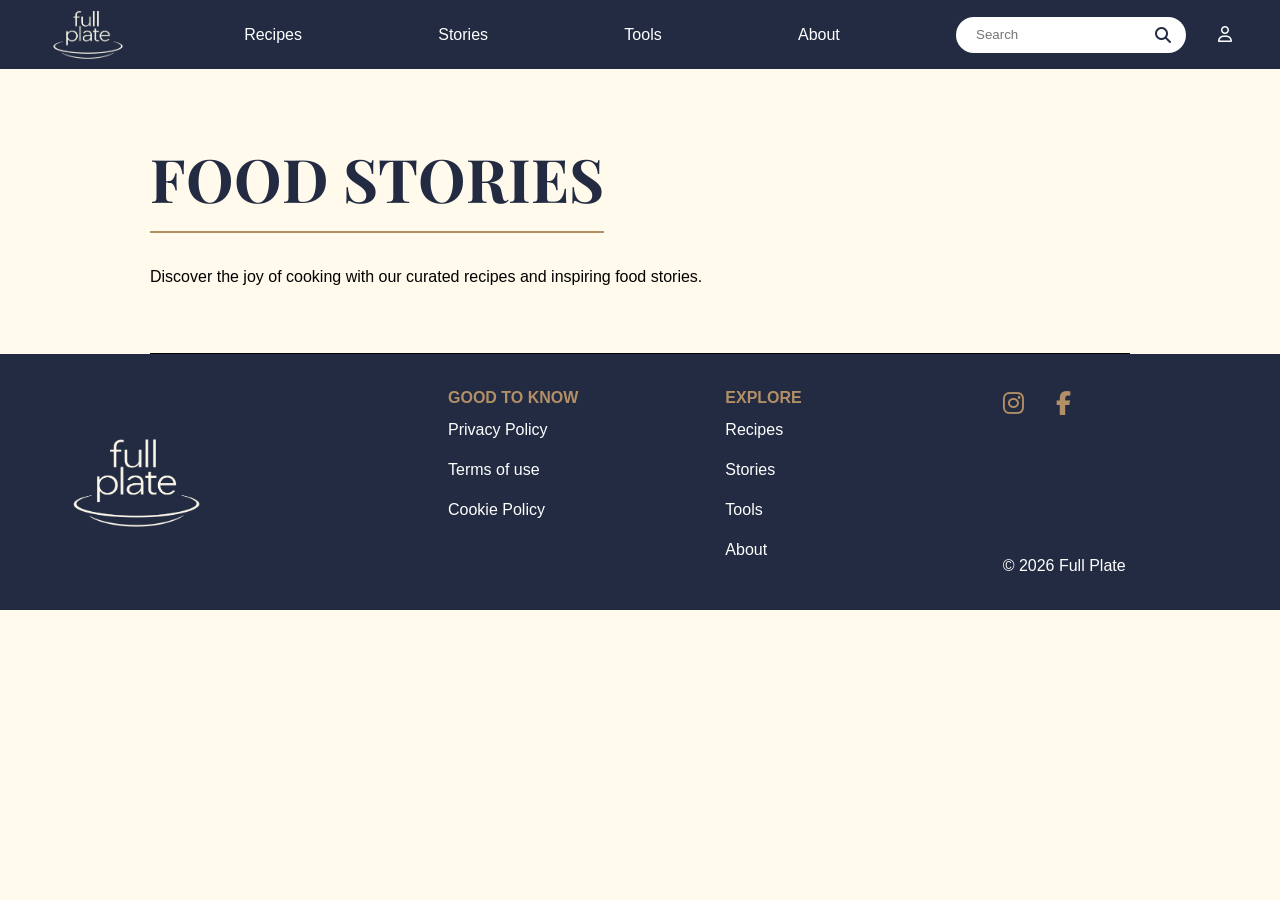
==== food-stories.html @ e89ef9db "Ændring i CSS med start + slut felter, oprettet food-stories.html" ====
<!DOCTYPE html>
<html lang="en">

<head>
	<meta charset="UTF-8">
	<meta name="viewport" content="width=device-width, initial-scale=1.0">
	<link rel="stylesheet" href="./style.css">
	<link rel="stylesheet" href="https://cdnjs.cloudflare.com/ajax/libs/font-awesome/6.7.2/css/all.min.css">
	<script src="./assets/js/app.js" defer></script>
	<title>Full Plate</title>
</head>

<body>

	<header class="header">
		<nav class="nav">

			<!-- Logo -->
			<a href="#" class="logo">
				<img src="./assets/img/fullplate-logo-offwhite.svg" alt="Full Plate logo">
			</a>

			<!-- Navigation -->
			<ul class="nav-links">
				<li class="current-menu-item"><a href="#">Recipes</a></li>
				<li><a href="#">Stories</a></li>
				<li><a href="#">Tools</a></li>
				<li><a href="#">About</a></li>
			</ul>

			<!-- Search + login -->
			<div class="nav-actions">

				<div class="search">
					<input type="search" placeholder="Search">
					<i class="fa-solid fa-magnifying-glass"></i>
				</div>

				<a href="#" class="user-login">
					<i class="fa-regular fa-user"></i>
				</a>

			</div>

		</nav>
	</header>

	<main>

		<article class="hero">
			<div class="hero-text">
				<h1>FOOD STORIES</h1>
				<p>Discover the joy of cooking with our curated recipes and inspiring food stories.</p>
			</div>
		</article>

	</main>


	<footer class="site-footer">

		<div class="footer-content">

			<div class="footer-logo">
				<a href="index.html">
					<img src="./assets/img/fullplate-logo-offwhite.svg" alt="Full Plate Logo">
				</a>
			</div>

			<nav class="footer-column" aria-label="Good to know">
				<h3>GOOD TO KNOW</h3>

				<ul>
					<li><a href="#">Privacy Policy</a></li>
					<li><a href="#">Terms of use</a></li>
					<li><a href="#">Cookie Policy</a></li>
				</ul>
			</nav>

			<nav class="footer-column" aria-label="Explore">
				<h3>EXPLORE</h3>

				<ul>
					<li><a href="#">Recipes</a></li>
					<li><a href="#">Stories</a></li>
					<li><a href="#">Tools</a></li>
					<li><a href="#">About</a></li>
				</ul>
			</nav>

			<div class="footer-right">

				<div class="footer-socials">
					<a href="#" aria-label="Instagram">
						<i class="fa-brands fa-instagram"></i>
					</a>

					<a href="#" aria-label="Facebook">
						<i class="fa-brands fa-facebook-f"></i>
					</a>
				</div>

				<p>&copy; 2026 Full Plate</p>

			</div>

		</div>

	</footer>
</body>

</html>
---- style.css ----
/* Font */
@import url('https://fonts.googleapis.com/css2?family=Playfair+Display:ital,wght@0,400..900;1,400..900&display=swap');

/* General styling */
body {
    padding: 0;
    margin: 0;
    font-family: "Roboto", sans-serif;
    background-color: var(--offWhite);
}

* {
    box-sizing: border-box;
    line-height: 1.5;
    margin: 0;
}

main {
    max-width: 1200px;
    margin: 0 150px;
}

:root {
    --navy: #222B41;
    --offWhite: #FFFAEC;
    --camel: #B38F67;
    --white: #ffff;
    --black: #000000;
    --smallGap: 1rem;
    --mediumGap: 2rem;
    --largeGap: 3rem;
    --largestGap: 4rem;
    --h1Size: 60px;
    --h2Size: 35px;
    --h3Size: 25px;
}

/* Styling af */
.btn {
    display: flex;
    gap: var(--mediumGap);
    border: none;
    background: none;
}

.btn-arrow {
    color: var(--camel);
    text-decoration: none;
    font-weight: 700;
    font-family: "Roboto", sans-serif;
}

/* Hover-effekt og markering af den aktive side i navigationen */
.current-menu-item a,
.current-menu-item a:hover {
    color: var(--camel);
}

/* Tekst styling */

h1 {
    font-size: var(--h1Size);
    margin: var(--largestGap) 0 var(--mediumGap) 0;
    color: var(--navy);
    font-family: "Playfair Display", serif;

    width: fit-content;
    border-bottom: 2px solid var(--camel);
    padding-bottom: 0.5rem;
}

h2 {
    font-size: var(--h2Size);
    margin: var(--largestGap) 0 var(--mediumGap) 0;
    color: var(--navy);
    font-family: "Playfair Display", serif;
}


/* hero start */
.hero {
    border-bottom: 1px solid var(--black);
    padding-bottom: var(--largestGap);
}

/* Blå boks med billede */

.blue-card {
    display: flex;
    width: 100%;
    height: 300px;
    padding-left: var(--largeGap);
    background-color: var(--navy);

    /* så billedet ikke overlapper andet på siden */
    margin-top: var(--largestGap);
}

.blue-card-img {
    width: 50%;
    height: 375px;
    object-fit: cover;

    position: relative;
    top: -37.5px;
    /* Note til os selv - (fordi height på card er 300px og billedet er 375px) */
}

.blue-box {
    width: 100%;
    background-color: var(--navy);
    color: var(--white);
    padding: var(--largeGap);

    display: flex;
    flex-direction: column;
    justify-content: space-between;
}

.blue-box h3 {
    font-size: var(--h3Size);
    margin: 0 0 var(--mediumGap) 0;
}


.blue-box-bottom {
    display: flex;
    justify-content: space-between;
    align-items: center;
}

.btn-arrow.blue-card-link {
    color: var(--white);
    text-decoration: none;
}

.btn-arrow.blue-card-link:hover {
    color: var(--camel);
    transform: translateY(-3px);
    transition: all 0.3s ease;
}

/* Blå boks slutter */

/* Header start */


.header {
    width: 100%;
    background-color: var(--navy);
    padding: 0.5rem var(--largeGap);


    position: sticky;
    top: 0;
    z-index: 1000;

    transition: background-color 0.3s ease;
}

/* når man scroller */

.header.scrolled {
    background-color: rgba(61, 60, 60, 0.15);

}

/* Navigation og ikon bliver camel */
.header.scrolled .nav-links a {
    color: var(--camel);
}

.header.scrolled .user-login {
    color: var(--camel);
}

.header.scrolled .nav-links a:hover {
    color: var(--white);
}

.header.scrolled .user-login:hover {
    color: var(--white);
}

.nav {
    display: flex;
    align-items: center;
    gap: var(--largeGap);
}

.logo img {
    width: 80px;
    display: block;
}

.nav-links {
    display: flex;
    align-items: center;
    justify-content: space-around;
    flex: 1;

    list-style: none;
    margin: 0;
    padding: 0;
}

.nav-links a {
    color: var(--white);
    text-decoration: none;
}

.nav-links a:hover {
    color: var(--camel);
}

.user-login:hover {
    color: var(--camel);
}

.nav-actions {
    display: flex;
    align-items: center;
    gap: var(--mediumGap);
}

.search {
    position: relative;
}

.search input {
    width: 230px;
    padding: 8px 40px 8px 20px;
    border: none;
    border-radius: 30px;
    background-color: var(--white);
    outline: none;
}

.search i {
    position: absolute;
    right: 15px;
    top: 50%;
    transform: translateY(-50%);
    color: var(--navy);
}

.user-login {
    color: var(--white);
    text-decoration: none;
}

/* header slut */
/* Focused Entry Points cards */
.fep-card-container {
    display: grid;
    grid-template-columns: repeat(4, 275px);
    width: 100%;
    max-width: none;
    justify-content: space-between;
    margin-top: var(--largestGap);
}

.fep-card-content {
    position: relative;
    height: 350px;
    background-image: linear-gradient(rgba(0, 0, 0, 0.4)), url("./assets/img/chicken\ in\ a\ pot.jpg");
    background-size: cover;
    background-position: center;
    background-repeat: no-repeat;
    border-radius: 10px;
    overflow: hidden;
    box-shadow: 3px 4px 8px rgba(0, 0, 0, 0.25);
}

.fep-card-text {
    position: absolute;
    left: 20px;
    right: 20px;
    bottom: 30px;
    z-index: 1;
    color: white;
}

.fep-card-text h3 {
    margin: 0 0 5px;
    font-size: larger;
    font-weight: 700;
}

.fep-card-text p {
    margin: 0;
    font-weight: 400;
    font-size: small;
}

/* Recipe cards */
/* Placering af alle recipe cards */
.recipes-cards-container {
    display: grid;
    grid-template-columns: repeat(4, 1fr);
    gap: var(--smallGap);
    width: 100%;
}

/* Det enkelte card */
.recipe-card {
    width: 100%;
}

/* Cardets billede */
.recipe-card-img {
    width: 100%;
    height: 250px;
    background-image:
        linear-gradient(rgba(0, 0, 0, 0.25), rgba(0, 0, 0, 0.25)),
        url("./assets/img/apple_and_blackberry_pie_80942_16x9.jpg");
    background-size: cover;
    background-position: center;
    background-repeat: no-repeat;
}

.recipe-card-text {
    padding: 16px 2px 0;
}

.recipe-card-text>p:first-child {
    margin: 0 0 14px;
    font-weight: 400;
}

.recipe-card-text h3 {
    margin: 0 0 2px;
    line-height: 1.2;
    font-weight: 600;
}

.recipe-card-text>p:nth-of-type(2) {
    min-height: 48px;
    margin: 0 0 16px;
}

.recipe-card-text>div {
    display: flex;
    align-items: center;
    justify-content: space-between;
    gap: var(--smallGap);
    padding-top: 14px;
    border-top: 1px solid var(--black);
}

.recipe-card-text>div p {
    margin: 0;
}

.recipe-card-text>div a {
    color: var(--black);
    font-size: 22px;
    text-decoration: none;
}

/* Recipe filter */
.recipe-filter {
    display: flex;
    align-items: center;
    justify-content: space-between;
    width: 100%;
    padding: 28px 0;
    border-top: 1px solid var(--black);
    border-bottom: 1px solid var(--black);
    margin: var(--largestGap) 0;
}

.recipe-filter-options {
    display: flex;
    align-items: center;
    gap: 80px;
}

.filter-button {
    position: relative;
    display: flex;
    align-items: center;
    gap: var(--smallGap);
    padding: 0 0 12px;
    color: black;
    background: none;
    border: none;
    font-family: inherit;
    font-weight: 600;
    font-size: 16px;
    cursor: pointer;
}

.filter-button i {
    font-size: 16px;
}

.filter-button.active::after {
    content: "";
    position: absolute;
    left: 0;
    bottom: 0;
    width: 45px;
    height: 3px;
    background-color: var(--camel);
}

.recipe-count {
    margin: 0;
    font-weight: 400;
    white-space: nowrap;
    font-size: 16px;
}

/* Footer */
.site-footer {
    background-color: var(--navy);
    color: var(--white);
    padding: 32px 5%;
}

.footer-content {
    display: grid;
    grid-template-columns: 1.5fr 1fr 1fr 1fr;
    gap: var(--largestGap);

    width: 100%;
    max-width: 1400px;
    min-height: 170px;
    margin: 0 auto;
}

.footer-logo {
    display: flex;
    align-items: center;
}

.footer-logo img {
    width: 145px;
    height: auto;
    display: block;
}

.footer-column h3 {
    margin: 0 0 8px;
    color: var(--camel);
    font-size: 16px;
    font-weight: 600;
}

.footer-column ul {
    margin: 0;
    padding: 0;
    list-style: none;
}

.footer-column li {
    margin-bottom: var(--smallGap);
}

.footer-column a {
    color: white;
    text-decoration: none;
}

.footer-column a:hover {
    color: #c79b61;
}

.footer-right {
    display: flex;
    flex-direction: column;
    justify-content: space-between;
}

.footer-socials {
    display: flex;
    gap: var(--mediumGap);
}

.footer-socials a {
    color: var(--camel);
    font-size: 24px;
    text-decoration: none;
}

.footer-socials a:hover {
    color: var(--white);
}

.footer-right p {
    margin: 0;
}

/* ISABELLA START */
/* Food stories start */

/* Food stories slut */
/* ISABELLA SLUT */

/* FREJA START */
/* HP start */

/* HP slut */
/* FREJA SLUT */
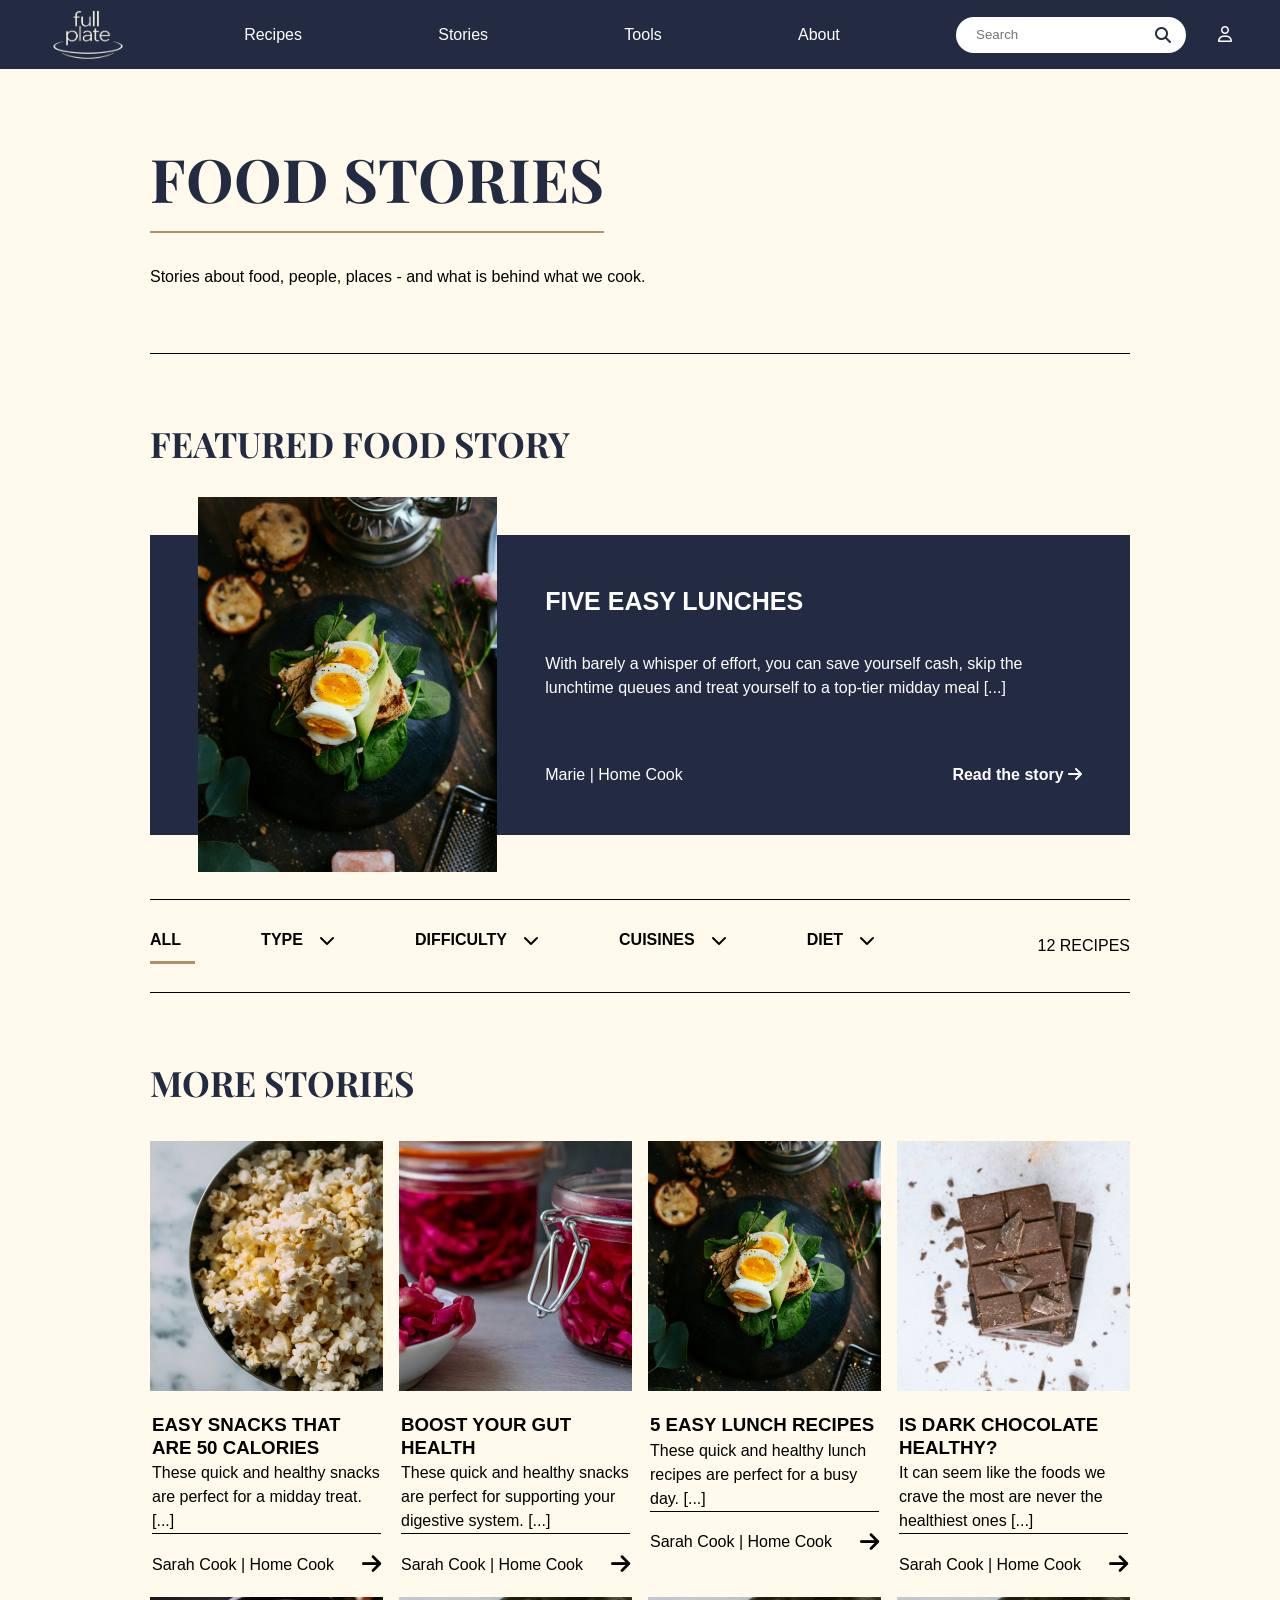
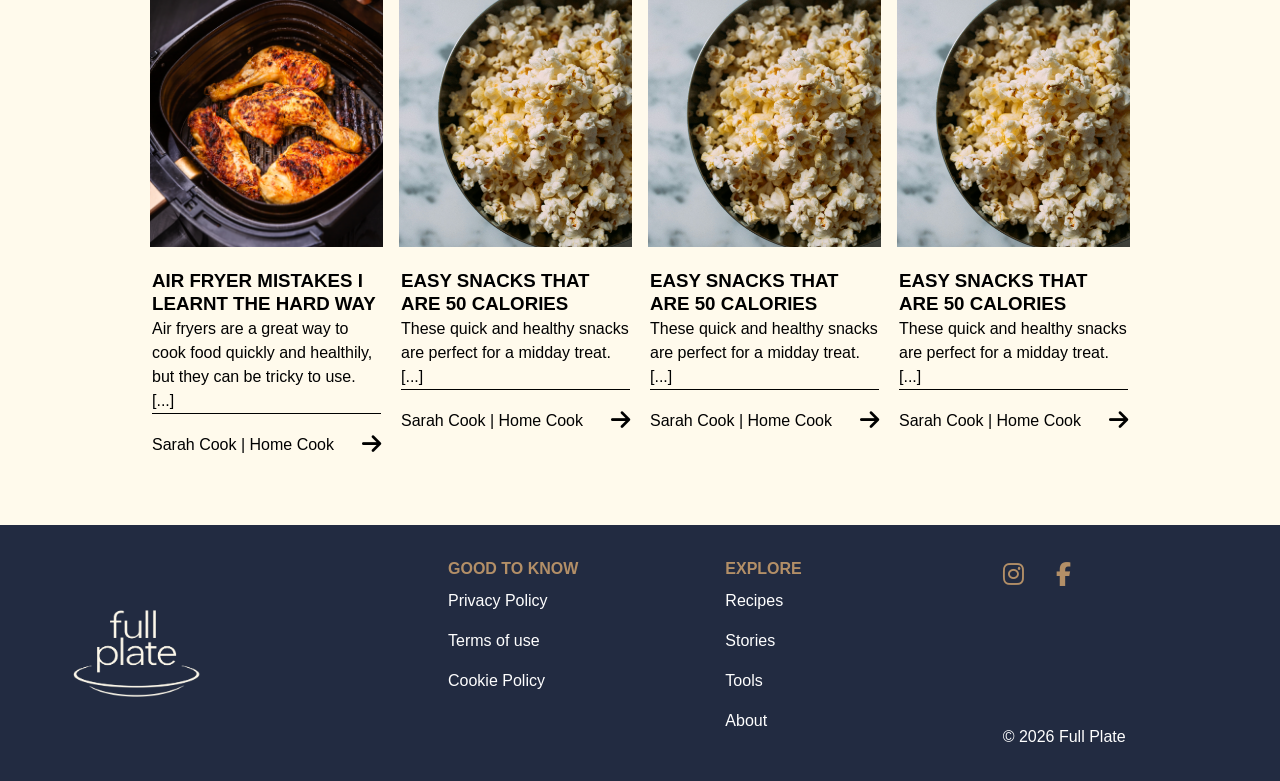
==== commit 70eef8b8: "Statisk food-stories.html færdig" ====
--- a/food-stories.html
+++ b/food-stories.html
@@ -50,9 +50,183 @@
 		<article class="hero">
 			<div class="hero-text">
 				<h1>FOOD STORIES</h1>
-				<p>Discover the joy of cooking with our curated recipes and inspiring food stories.</p>
+				<p>Stories about food, people, places - and what is behind what we cook.</p>
 			</div>
 		</article>
+
+
+		<h2>FEATURED FOOD STORY</h2>
+		<!-- Blå card boks -->
+		<div class="blue-card">
+
+			<img class="blue-card-img" src="./assets/img/5easylunch.jpg" alt="Five easy lunches">
+
+			<div class="blue-box">
+
+				<div class="blue-box-text">
+					<h3>FIVE EASY LUNCHES</h3>
+					<p>
+						With barely a whisper of effort, you can save yourself cash, skip the lunchtime queues and treat
+						yourself to a top-tier midday meal [...]
+					</p>
+				</div>
+
+				<div class="blue-box-bottom">
+					<p>Marie | Home Cook</p>
+					<a href="#" class="btn-arrow blue-card-link">
+						Read the story
+						<i class="fa-solid fa-arrow-right"></i>
+					</a>
+				</div>
+			</div>
+		</div>
+
+		<div class="recipe-filter" aria-label="Filter recipes">
+			<div class="recipe-filter-options">
+				<button class="filter-button active" type="button">ALL</button>
+				<button class="filter-button" type="button">TYPE<i class="fa-solid fa-chevron-down"></i></button>
+				<button class="filter-button" type="button">DIFFICULTY<i class="fa-solid fa-chevron-down"></i></button>
+				<button class="filter-button" type="button">CUISINES<i class="fa-solid fa-chevron-down"></i></button>
+				<button class="filter-button" type="button">DIET<i class="fa-solid fa-chevron-down"></i></button>
+			</div>
+			<p class="recipe-count">12 RECIPES</p>
+		</div>
+
+		<h2>MORE STORIES</h2>
+
+		<!-- easy lunch -->
+		<div class="recipes-cards-container">
+			<article class="recipe-card">
+				<img class="recipe-card-img" src="./assets/img/popcorn.jpg" alt="Popcorn">
+				<div class="recipe-card-text">
+					<h3>EASY SNACKS THAT ARE 50 CALORIES</h3>
+					<p>These quick and healthy snacks are perfect for a midday treat. [...]</p>
+
+					<div>
+						<p>Sarah Cook | Home Cook</p>
+
+						<a href="#" aria-label="Read Easy Snacks That Are 50 Calories">
+							<i class="fa-solid fa-arrow-right"></i>
+						</a>
+					</div>
+			</article>
+
+			<!-- gut health -->
+			<article class="recipe-card">
+				<img class="recipe-card-img" src="./assets/img/guthealth.jpg" alt="Gut Health">
+				<div class="recipe-card-text">
+					<h3>BOOST YOUR GUT HEALTH</h3>
+					<p>These quick and healthy snacks are perfect for supporting your digestive system. [...]</p>
+
+					<div>
+						<p>Sarah Cook | Home Cook</p>
+
+						<a href="#" aria-label="Read Boost Your Gut Health">
+							<i class="fa-solid fa-arrow-right"></i>
+						</a>
+					</div>
+				</div>
+			</article>
+
+			<article class="recipe-card">
+				<img class="recipe-card-img" src="./assets/img/5easylunch.jpg" alt="5 Easy Lunch Recipes">
+				<div class="recipe-card-text">
+					<h3>5 EASY LUNCH RECIPES</h3>
+					<p>These quick and healthy lunch recipes are perfect for a busy day. [...]</p>
+
+					<div>
+						<p>Sarah Cook | Home Cook</p>
+
+						<a href="#" aria-label="Read 5 Easy Lunch Recipes">
+							<i class="fa-solid fa-arrow-right"></i>
+						</a>
+					</div>
+				</div>
+			</article>
+
+			<article class="recipe-card">
+				<img class="recipe-card-img" src="./assets/img/chocolate.jpg" alt="Chocolate">
+				<div class="recipe-card-text">
+					<h3>IS DARK CHOCOLATE HEALTHY?</h3>
+					<p>It can seem like the foods we crave the most are never the healthiest ones [...]</p>
+					<div>
+						<p>Sarah Cook | Home Cook</p>
+
+						<a href="#" aria-label="Read Is Dark Chocolate Healthy?">
+							<i class="fa-solid fa-arrow-right"></i>
+						</a>
+					</div>
+				</div>
+			</article>
+
+			<article class="recipe-card">
+				<img class="recipe-card-img" src="./assets/img/kyyylling.jpg" alt="Kylling">
+				<div class="recipe-card-text">
+					<h3>AIR FRYER MISTAKES I LEARNT THE HARD WAY</h3>
+					<p>Air fryers are a great way to cook food quickly and healthily, but they can be tricky to use.
+						[...]
+					</p>
+
+					<div>
+						<p>Sarah Cook | Home Cook</p>
+
+						<a href="#" aria-label="Read Air Fryer Mistakes I Learnt The Hard Way">
+							<i class="fa-solid fa-arrow-right"></i>
+						</a>
+					</div>
+				</div>
+			</article>
+
+			<article class="recipe-card">
+				<img class="recipe-card-img" src="./assets/img/popcorn.jpg" alt="Popcorn">
+				<div class="recipe-card-text">
+					<h3>EASY SNACKS THAT ARE 50 CALORIES</h3>
+					<p>These quick and healthy snacks are perfect for a midday treat. [...]</p>
+
+					<div>
+						<p>Sarah Cook | Home Cook</p>
+
+						<a href="#" aria-label="Read Easy Snacks That Are 50 Calories">
+							<i class="fa-solid fa-arrow-right"></i>
+						</a>
+					</div>
+				</div>
+			</article>
+
+			<article class="recipe-card">
+				<img class="recipe-card-img" src="./assets/img/popcorn.jpg" alt="Popcorn">
+				<div class="recipe-card-text">
+					<h3>EASY SNACKS THAT ARE 50 CALORIES</h3>
+					<p>These quick and healthy snacks are perfect for a midday treat. [...]</p>
+
+					<div>
+						<p>Sarah Cook | Home Cook</p>
+
+						<a href="#" aria-label="Read Easy Snacks That Are 50 Calories">
+							<i class="fa-solid fa-arrow-right"></i>
+						</a>
+					</div>
+				</div>
+			</article>
+
+			<article class="recipe-card">
+				<img class="recipe-card-img" src="./assets/img/popcorn.jpg" alt="Popcorn">
+				<div class="recipe-card-text">
+					<h3>EASY SNACKS THAT ARE 50 CALORIES</h3>
+					<p>These quick and healthy snacks are perfect for a midday treat. [...]</p>
+
+					<div>
+						<p>Sarah Cook | Home Cook</p>
+
+						<a href="#" aria-label="Read Easy Snacks That Are 50 Calories">
+							<i class="fa-solid fa-arrow-right"></i>
+						</a>
+					</div>
+				</div>
+			</article>
+		</div>
+
+
 
 	</main>
 
--- a/style.css
+++ b/style.css
@@ -300,6 +300,7 @@
     grid-template-columns: repeat(4, 1fr);
     gap: var(--smallGap);
     width: 100%;
+    padding-bottom: var(--largestGap);
 }
 
 /* Det enkelte card */
@@ -311,10 +312,8 @@
 .recipe-card-img {
     width: 100%;
     height: 250px;
-    background-image:
-        linear-gradient(rgba(0, 0, 0, 0.25), rgba(0, 0, 0, 0.25)),
-        url("./assets/img/apple_and_blackberry_pie_80942_16x9.jpg");
     background-size: cover;
+    object-fit: cover;
     background-position: center;
     background-repeat: no-repeat;
 }
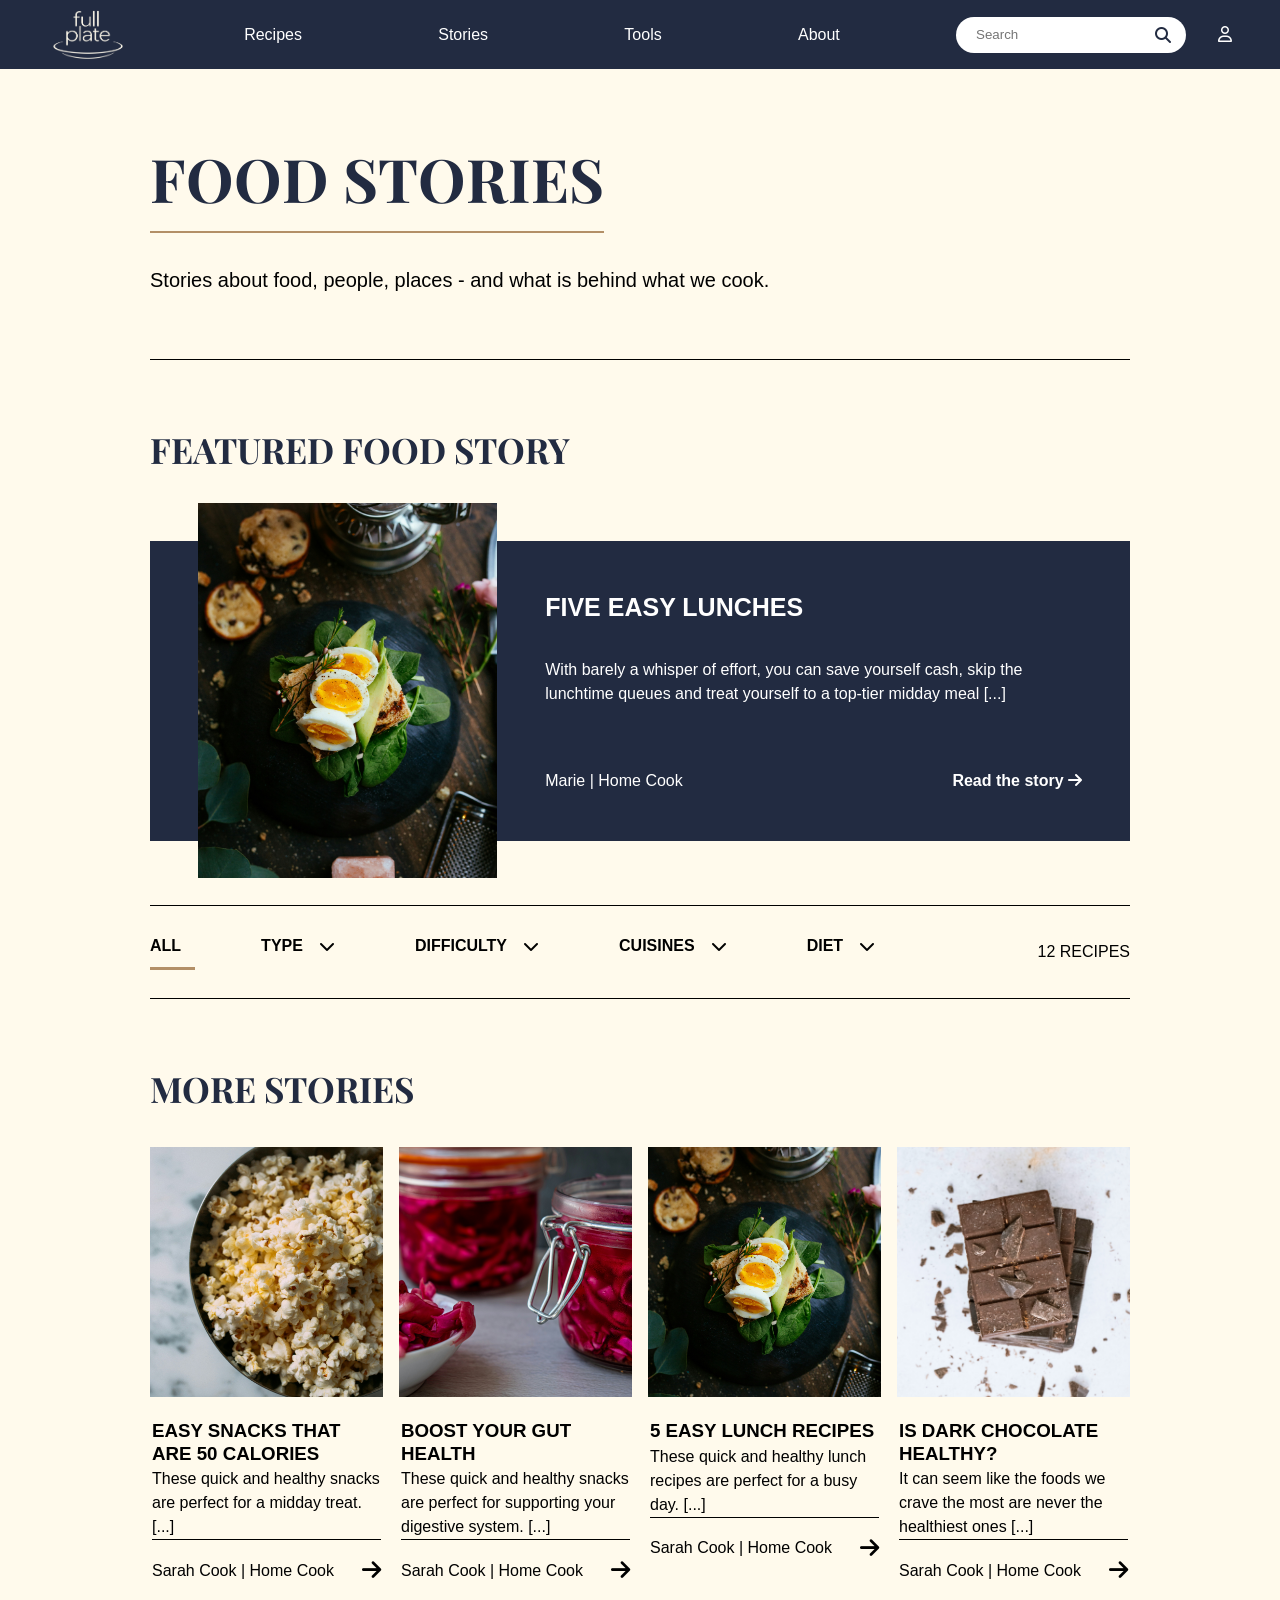
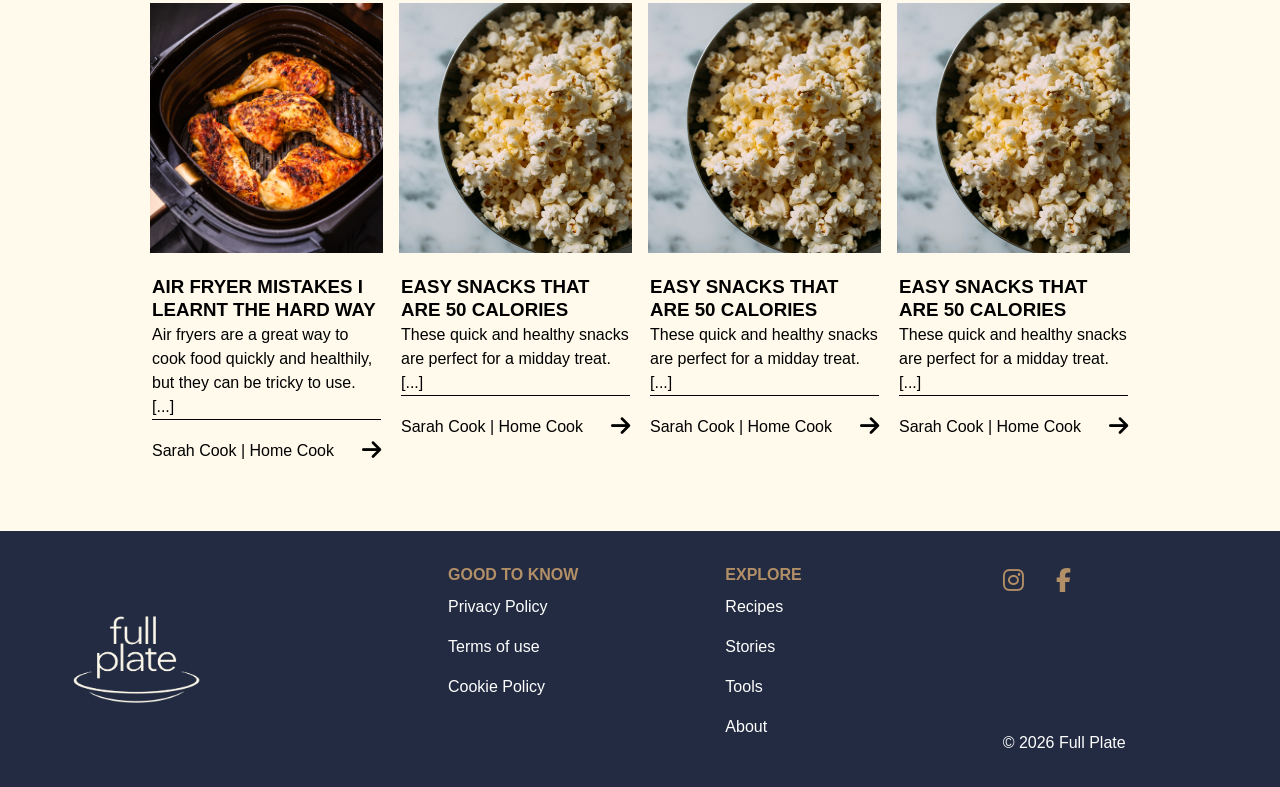
==== commit fa5ec7e0: "igang med single-food-story (ikke færdig)" ====
--- a/food-stories.html
+++ b/food-stories.html
@@ -7,7 +7,7 @@
 	<link rel="stylesheet" href="./style.css">
 	<link rel="stylesheet" href="https://cdnjs.cloudflare.com/ajax/libs/font-awesome/6.7.2/css/all.min.css">
 	<script src="./assets/js/app.js" defer></script>
-	<title>Full Plate</title>
+	<title>Food Stories</title>
 </head>
 
 <body>
--- a/style.css
+++ b/style.css
@@ -83,6 +83,11 @@
     padding-bottom: var(--largestGap);
 }
 
+.hero-text {
+    max-width: 700px;
+    font-size: 20px;
+}
+
 /* Blå boks med billede */
 
 .blue-card {
@@ -495,6 +500,53 @@
 /* Food stories start */
 
 /* Food stories slut */
+
+/* single food story start */
+
+/* lille author billede + navn */
+.story-author {
+    display: flex;
+    align-items: center;
+    gap: var(--smallGap);
+    margin: var(--largeGap) 0;
+}
+
+.story-author img {
+    width: 80px;
+    height: 80px;
+    border-radius: 50%;
+    object-fit: cover;
+}
+
+.story-author p {
+    color: var(--navy);
+    font-size: 20px;
+}
+
+
+/* indhold */
+
+.food-story-container {
+    display: grid;
+    grid-template-columns: 4 / 1fr;
+    gap: var(--largeGap);
+}
+
+.food-story .p {
+    color: green;
+}
+
+.foodstory-img {
+    width: 100%;
+    height: 300px;
+    object-fit: cover;
+    margin-bottom: var(--mediumGap);
+}
+
+.foodstory-text {}
+
+/* single food story slut */
+
 /* ISABELLA SLUT */
 
 /* FREJA START */
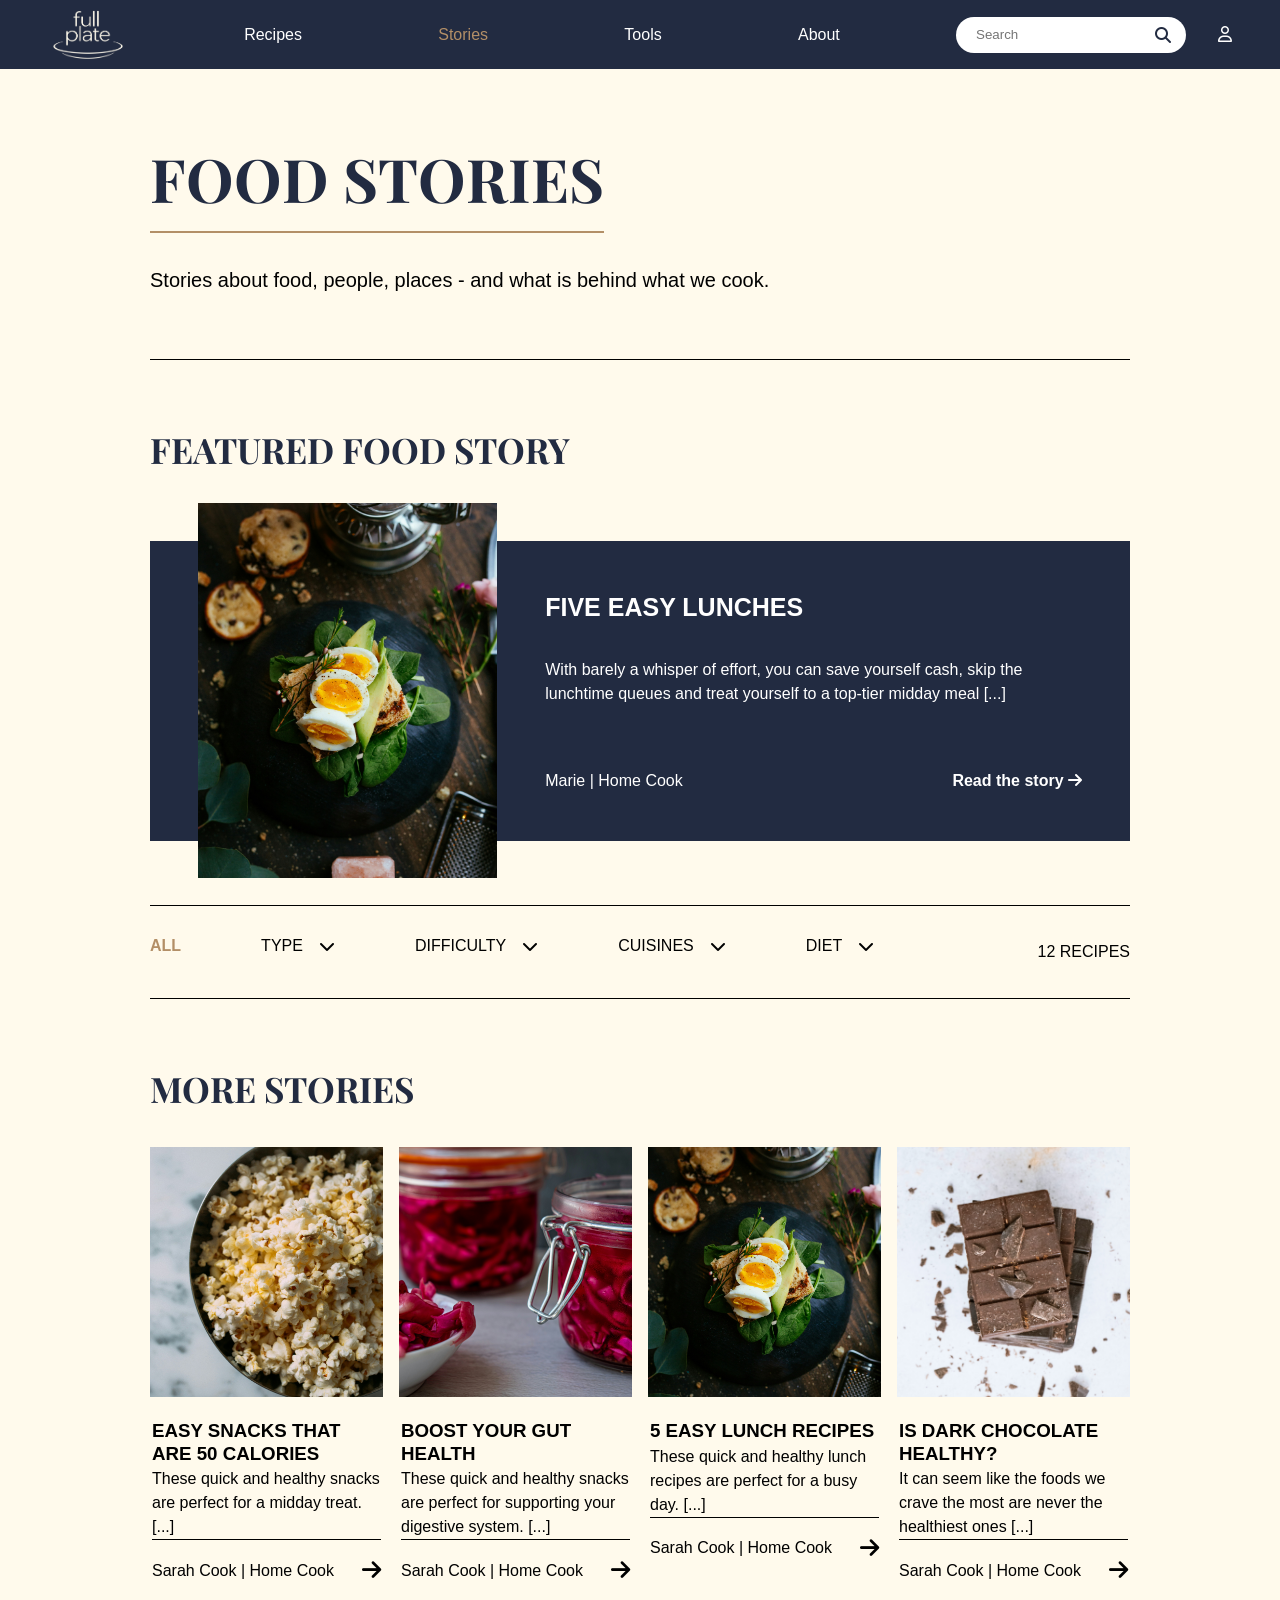
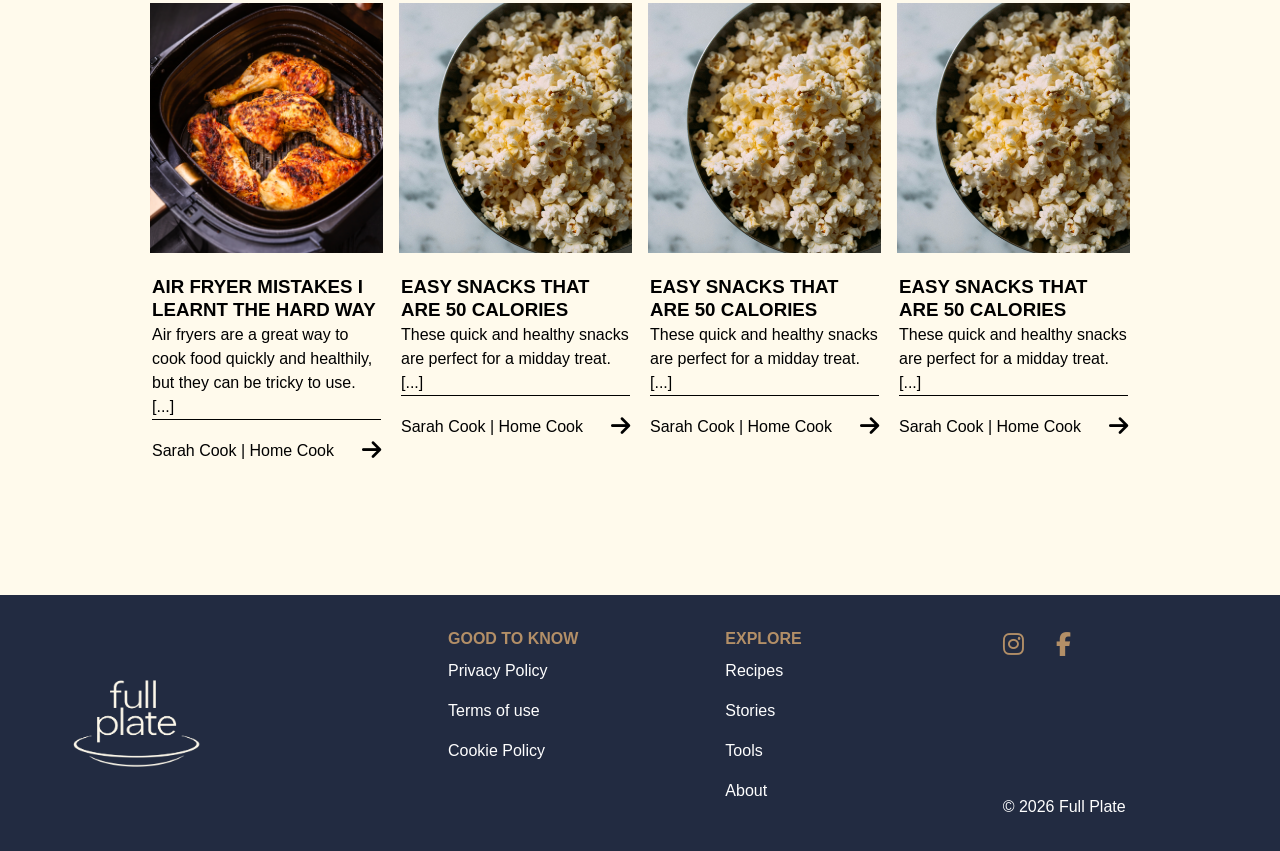
==== commit b5d30af7: "statisk kommentarfelt tilføjet til single-recipe, samt ændring af navigation styling" ====
--- a/food-stories.html
+++ b/food-stories.html
@@ -22,9 +22,9 @@
 
 			<!-- Navigation -->
 			<ul class="nav-links">
-				<li class="current-menu-item"><a href="#">Recipes</a></li>
-				<li><a href="#">Stories</a></li>
-				<li><a href="#">Tools</a></li>
+				<li><a href="./recipes.html">Recipes</a></li>
+				<li class="current-menu-item"><a href="./food-stories.html">Stories</a></li>
+				<li><a href="./tools.html">Tools</a></li>
 				<li><a href="#">About</a></li>
 			</ul>
 
@@ -105,7 +105,7 @@
 					<div>
 						<p>Sarah Cook | Home Cook</p>
 
-						<a href="#" aria-label="Read Easy Snacks That Are 50 Calories">
+						<a href="./single-food-story.html" aria-label="Read Easy Snacks That Are 50 Calories">
 							<i class="fa-solid fa-arrow-right"></i>
 						</a>
 					</div>
--- a/style.css
+++ b/style.css
@@ -16,7 +16,6 @@
 }
 
 main {
-    max-width: 1200px;
     margin: 0 150px;
 }
 
@@ -40,6 +39,7 @@
     display: flex;
     gap: var(--mediumGap);
     border: none;
+    padding: 0;
     background: none;
 }
 
@@ -48,12 +48,6 @@
     text-decoration: none;
     font-weight: 700;
     font-family: "Roboto", sans-serif;
-}
-
-/* Hover-effekt og markering af den aktive side i navigationen */
-.current-menu-item a,
-.current-menu-item a:hover {
-    color: var(--camel);
 }
 
 /* Tekst styling */
@@ -99,6 +93,8 @@
 
     /* så billedet ikke overlapper andet på siden */
     margin-top: var(--largestGap);
+
+    transition: transform 0.3s ease;
 }
 
 .blue-card-img {
@@ -122,6 +118,10 @@
     justify-content: space-between;
 }
 
+.blue-card:hover {
+    transform: scale(1.01);
+}
+
 .blue-box h3 {
     font-size: var(--h3Size);
     margin: 0 0 var(--mediumGap) 0;
@@ -139,7 +139,7 @@
     text-decoration: none;
 }
 
-.btn-arrow.blue-card-link:hover {
+.btn-arrow:hover {
     color: var(--camel);
     transform: translateY(-3px);
     transition: all 0.3s ease;
@@ -163,29 +163,6 @@
     transition: background-color 0.3s ease;
 }
 
-/* når man scroller */
-
-.header.scrolled {
-    background-color: rgba(61, 60, 60, 0.15);
-
-}
-
-/* Navigation og ikon bliver camel */
-.header.scrolled .nav-links a {
-    color: var(--camel);
-}
-
-.header.scrolled .user-login {
-    color: var(--camel);
-}
-
-.header.scrolled .nav-links a:hover {
-    color: var(--white);
-}
-
-.header.scrolled .user-login:hover {
-    color: var(--white);
-}
 
 .nav {
     display: flex;
@@ -215,6 +192,12 @@
 }
 
 .nav-links a:hover {
+    color: var(--camel);
+}
+
+
+/* Den side man befinder sig på */
+.nav-links .current-menu-item a {
     color: var(--camel);
 }
 
@@ -268,13 +251,29 @@
 .fep-card-content {
     position: relative;
     height: 350px;
-    background-image: linear-gradient(rgba(0, 0, 0, 0.4)), url("./assets/img/chicken\ in\ a\ pot.jpg");
-    background-size: cover;
-    background-position: center;
-    background-repeat: no-repeat;
     border-radius: 10px;
     overflow: hidden;
     box-shadow: 3px 4px 8px rgba(0, 0, 0, 0.25);
+}
+
+.fep-card-content:hover {
+    transform: translateY(-3px);
+    transition: all 0.3s ease;
+}
+
+.fep-card-img {
+    display: block;
+    width: 100%;
+    height: 100%;
+    object-fit: cover;
+    object-position: center;
+}
+
+.fep-card-content::after {
+    content: "";
+    position: absolute;
+    inset: 0;
+    background: linear-gradient(to bottom, rgba(0, 0, 0, 0.15), rgba(0, 0, 0, 0.45));
 }
 
 .fep-card-text {
@@ -306,11 +305,14 @@
     gap: var(--smallGap);
     width: 100%;
     padding-bottom: var(--largestGap);
+    margin-bottom: var(--largestGap);
 }
 
 /* Det enkelte card */
 .recipe-card {
     width: 100%;
+    transition: transform 0.3s ease;
+
 }
 
 /* Cardets billede */
@@ -320,7 +322,12 @@
     background-size: cover;
     object-fit: cover;
     background-position: center;
-    background-repeat: no-repeat;
+    transition: transform 0.3s ease;
+
+}
+
+.recipe-card:hover {
+    transform: scale(1.02);
 }
 
 .recipe-card-text {
@@ -362,6 +369,10 @@
     text-decoration: none;
 }
 
+.author-level-thin {
+    font-weight: 390;
+}
+
 /* Recipe filter */
 .recipe-filter {
     display: flex;
@@ -386,27 +397,21 @@
     align-items: center;
     gap: var(--smallGap);
     padding: 0 0 12px;
-    color: black;
+    color: var(--black);
     background: none;
     border: none;
     font-family: inherit;
-    font-weight: 600;
     font-size: 16px;
     cursor: pointer;
 }
 
+.filter-button.active {
+    color: var(--camel);
+    font-weight: 700;
+}
+
 .filter-button i {
     font-size: 16px;
-}
-
-.filter-button.active::after {
-    content: "";
-    position: absolute;
-    left: 0;
-    bottom: 0;
-    width: 45px;
-    height: 3px;
-    background-color: var(--camel);
 }
 
 .recipe-count {
@@ -525,6 +530,12 @@
 
 
 /* indhold */
+.story-date {
+    color: var(--camel);
+    margin-bottom: 10px;
+    font-style: italic;
+    margin-top: 10px;
+}
 
 .food-story-container {
     display: grid;
@@ -532,25 +543,668 @@
     gap: var(--largeGap);
 }
 
-.food-story .p {
-    color: green;
+.first-letter {
+    font-size: var(--h2Size);
+    color: var(--navy);
+    font-family: "Playfair Display", serif;
 }
 
 .foodstory-img {
     width: 100%;
     height: 300px;
     object-fit: cover;
-    margin-bottom: var(--mediumGap);
-}
-
-.foodstory-text {}
+}
+
+.foodstory-text {
+    padding-bottom: var(--mediumGap) 0;
+}
+
+.foodstory-content {
+    max-width: 700px;
+}
+
+.foodstory-content h3 {
+    margin-bottom: 25px;
+}
+
+.foodstory-content .btn {
+    margin-top: 25px;
+}
+
+/* single food story bar */
+
+.progress {
+    position: absolute;
+    bottom: 0;
+    left: 0;
+
+    height: 5px;
+    width: 100%;
+    background: var(--camel);
+
+    animation-name: scroll;
+    animation-timeline: scroll();
+    transform-origin: left;
+}
+
+@keyframes scroll {
+    from {
+        transform: scaleX(0);
+    }
+
+    to {
+        transform: scaleX(1);
+    }
+}
 
 /* single food story slut */
+
+/* Single Tool */
+
+.tool-container {
+    display: grid;
+    grid-template-columns: 1fr 1fr;
+    gap: var(--largeGap);
+    align-items: start;
+}
 
 /* ISABELLA SLUT */
 
 /* FREJA START */
 /* HP start */
+.hero-homepage {
+    position: relative;
+    align-items: center;
+    width: 100%;
+    min-height: 500px;
+    padding: var(--largestGap);
+    background-image: linear-gradient(rgba(0, 0, 0, 0.42), rgba(0, 0, 0, 0.42)), url("./assets/img/sosey-interiors-YABErdnJPGc-unsplash.jpg");
+    background-size: cover;
+    background-position: center;
+    background-repeat: no-repeat;
+}
+
+.hero-homepage-text h1 {
+    color: var(--white);
+    font-size: var(--h1Size);
+}
+
+.hero-homepage-text p {
+    font-size: 20px;
+    font-weight: 300;
+}
+
+.hero-homepage-text {
+    width: 100%;
+    max-width: 900px;
+    color: var(--white);
+}
+
+.hero-scroll i {
+    animation: bounce 1.5s ease-in-out infinite;
+}
+
+.hero-scroll {
+    color: var(--white);
+    position: absolute;
+    bottom: 25px;
+    left: 50%;
+    transform: translateX(-50%);
+    text-decoration: none;
+    opacity: 1;
+    transition: opacity 0.4s ease;
+}
+
+/* Hoppende pil */
+@keyframes bounce {
+
+    0%,
+    100% {
+        transform: translateY(0);
+    }
+
+    50% {
+        transform: translateY(10px);
+    }
+}
+
+.scrolled {
+    opacity: 0;
+    pointer-events: none;
+}
+
+.tools-homepage {
+    display: flex;
+    justify-content: space-between;
+    margin-bottom: var(--largestGap);
+    margin-top: 100px;
+    padding-top: var(--largestGap);
+    border-top: 1px solid var(--black);
+}
+
+.tools-homepage h2 {
+    margin-top: 0;
+    margin-bottom: var(--smallGap);
+}
+
+.tool-img-container {
+    display: flex;
+    gap: var(--mediumGap);
+}
+
+.tool-img-hp {
+    width: 250px;
+    height: 500px;
+}
+
+.tools-homepage p {
+    padding-bottom: var(--largestGap);
+}
 
 /* HP slut */
-/* FREJA SLUT */+
+/* Single recipe start */
+.all-recipes-arrow {
+    margin-top: var(--largestGap);
+}
+
+.all-recipes-arrow a {
+    color: var(--camel);
+    text-decoration: none;
+    font-weight: 700;
+}
+
+.hero-label {
+    margin-top: var(--largestGap);
+    font-size: 18px;
+    font-weight: 500;
+}
+
+.recipe-hero {
+    position: relative;
+    padding-right: 450px;
+    min-height: 320px;
+}
+
+.hero-recipe-img {
+    position: absolute;
+    top: 0;
+    right: 0;
+
+    width: 400px;
+    height: 290px;
+}
+
+.hero-recipe-img img {
+    width: 100%;
+    height: 100%;
+    object-fit: cover;
+}
+
+.hero-text-recipe {
+    margin-top: 0;
+}
+
+.recipe-author {
+    margin-top: var(--smallGap);
+}
+
+/* Informations række til hver enkelt opskrift */
+.recipe-meta-info {
+    display: flex;
+    gap: var(--largestGap);
+    margin-bottom: var(--largestGap);
+}
+
+.meta-info p:first-child {
+    margin-bottom: 0.5rem;
+    color: var(--camel);
+    font-weight: 600;
+    font-size: small;
+}
+
+.meta-info p:last-child {
+    color: var(--navy);
+    font-size: 20px;
+    font-weight: 700;
+}
+
+/* Recipe details styling */
+.recipe-details {
+    display: grid;
+    grid-template-columns: 1fr 1fr;
+    margin: var(--largestGap) 0;
+}
+
+.recipe-details h3 {
+    margin: 0 0 var(--mediumGap);
+    font-family: "Roboto", sans-serif;
+    font-size: 25px;
+    font-weight: 500;
+}
+
+/* Ingredients */
+
+.ingredients {
+    padding-right: var(--largeGap);
+}
+
+.portions {
+    display: flex;
+    align-items: center;
+    gap: 12px;
+    margin-bottom: var(--mediumGap);
+}
+
+.portions p {
+    margin: 0 10px 0 0;
+}
+
+.portions button {
+    width: 34px;
+    height: 34px;
+
+    background-color: var(--camel);
+    border: none;
+    border-radius: 8px;
+
+    font-size: 20px;
+    cursor: pointer;
+}
+
+.portions span {
+    width: 110px;
+    padding: 3px;
+    background-color: var(--white);
+    text-align: center;
+    border: 1px solid var(--black);
+    border-radius: 8px;
+}
+
+.ingredients ul {
+    padding: 0;
+    margin: 0;
+    list-style: none;
+}
+
+.ingredients li {
+    margin-bottom: var(--smallGap);
+}
+
+/* Method styling */
+.method {
+    padding-left: var(--largeGap);
+    border-left: 2px solid var(--navy);
+}
+
+.method ol {
+    margin: 0;
+    padding: 0;
+    list-style: none;
+    counter-reset: method;
+}
+
+.method li {
+    position: relative;
+    padding-left: var(--largeGap);
+    margin-bottom: var(--largeGap);
+    counter-increment: method;
+}
+
+.method li::before {
+    content: counter(method) ".";
+    position: absolute;
+    top: 0;
+    left: 0;
+}
+
+/* Tip sektion within recipe */
+.tip-card {
+    margin: 140px 0;
+}
+
+.recipe-tip h3 {
+    color: var(--camel);
+    font-size: 15px;
+}
+
+.recipe-tip p {
+    font-size: 20px;
+}
+
+/* Tool essentials in recipe */
+.recipe-essentials {
+    display: grid;
+    grid-template-columns: 2fr 1fr 1fr;
+    align-items: start;
+    gap: var(--largeGap);
+
+    margin-bottom: var(--largestGap);
+}
+
+.essentials-intro {
+    padding-right: var(--largeGap);
+}
+
+.essentials-intro h2 {
+    margin: 0 0 var(--mediumGap);
+    max-width: 480px;
+}
+
+.essentials-intro p {
+    margin: 0 0 var(--mediumGap);
+    font-size: 20px;
+}
+
+.essential-card img {
+    display: block;
+    width: 100%;
+    height: 280px;
+    object-fit: cover;
+}
+
+.essential-card h3 {
+    margin: var(--smallGap) 0 2px;
+    font-size: 18px;
+}
+
+.essential-card>p {
+    min-height: 48px;
+    margin: 0 0 var(--smallGap);
+}
+
+.essential-card>div {
+    padding-top: var(--smallGap);
+    border-top: 1px solid var(--black);
+}
+
+.essential-card>div p {
+    margin: 0;
+    font-size: 14px;
+}
+
+/* Related recipes */
+.related-recipes-container {
+    display: grid;
+    grid-template-columns: 1fr 1fr 1fr;
+    gap: var(--largestGap);
+    margin-bottom: var(--largestGap);
+}
+
+.related-recipe img {
+    height: 250px;
+    width: 100%;
+    object-fit: cover;
+}
+
+.author-related-recipe {
+    font-weight: 300;
+    margin: var(--smallGap) 0;
+}
+
+/* TOOLS START */
+.tools-hero {
+    display: grid;
+    grid-template-columns: 1.5fr 1fr;
+    align-items: center;
+    gap: var(--largestGap);
+
+    min-height: 450px;
+    padding: var(--largestGap) 0;
+}
+
+.tools-hero .hero-text h1 {
+    margin-top: 0;
+}
+
+.tools-hero-images {
+    display: grid;
+    grid-template-columns: repeat(2, 1fr);
+    gap: var(--smallGap);
+
+    max-width: 550px;
+    margin-left: auto;
+}
+
+.tools-hero-images img {
+    display: block;
+    width: 100%;
+    height: 380px;
+    object-fit: cover;
+}
+
+.tip-of-the-week {
+    color: var(--camel);
+    font-weight: 600;
+}
+
+.tools-filter {
+    margin-bottom: var(--mediumGap);
+}
+
+/* Login Pop up */
+.account-overlay {
+    position: fixed;
+    inset: 0;
+    z-index: 1999;
+
+    background-color: rgba(0, 0, 0, 0.6);
+
+    opacity: 0;
+    visibility: hidden;
+    pointer-events: none;
+
+    transition:
+        opacity 0.4s ease,
+        visibility 0.4s ease;
+}
+
+.account-overlay.open {
+    opacity: 1;
+    visibility: visible;
+    pointer-events: auto;
+}
+
+.account-panel {
+    position: fixed;
+    top: 0;
+    right: 0;
+    z-index: 2000;
+    width: 40%;
+    min-width: 450px;
+    height: 100vh;
+    padding: var(--mediumGap) var(--largestGap);
+
+    color: var(--black);
+    background-color: var(--offWhite);
+    overflow-y: auto;
+
+    transform: translateX(100%);
+    transition: transform 0.4s ease;
+}
+
+.account-panel.open {
+    transform: translateX(0);
+}
+
+.close-account {
+    position: absolute;
+    top: 25px;
+    right: 30px;
+
+    padding: 0;
+    color: var(--navy);
+    background: none;
+    border: none;
+
+    font-size: 28px;
+    cursor: pointer;
+}
+
+.account-panel h2 {
+    margin: 20px 0 var(--smallGap);
+    color: var(--navy);
+    font-family: "Playfair Display", serif;
+}
+
+.account-panel>p {
+    margin: 0 0 var(--largeGap);
+}
+
+.account-form {
+    display: flex;
+    flex-direction: column;
+    gap: var(--mediumGap);
+}
+
+.account-form>label {
+    display: flex;
+    flex-direction: column;
+    gap: 5px;
+
+    font-weight: 600;
+}
+
+.account-form input[type="text"],
+.account-form input[type="email"],
+.account-form input[type="password"] {
+    width: 100%;
+    padding: 12px;
+
+    background-color: var(--white);
+    border: 2px solid var(--navy);
+
+    font-family: inherit;
+    font-size: 16px;
+}
+
+.cook-level {
+    display: flex;
+    justify-content: space-between;
+
+    margin: 0;
+    padding: 0;
+    border: none;
+}
+
+.cook-level legend {
+    position: absolute;
+    width: 1px;
+    height: 1px;
+    overflow: hidden;
+}
+
+.cook-level label {
+    display: flex;
+    flex-direction: column;
+    align-items: center;
+    gap: 8px;
+
+    font-weight: 500;
+}
+
+.create-account {
+    width: 100%;
+    padding: 14px;
+
+    color: var(--white);
+    background-color: var(--navy);
+    border: none;
+
+    font-family: inherit;
+    font-size: 16px;
+    font-weight: 700;
+
+    cursor: pointer;
+}
+
+.account-login {
+    align-self: center;
+
+    color: var(--camel);
+    font-weight: 600;
+    text-decoration: none;
+}
+
+/* FREJA SLUT */
+
+/* Statisk kommentarfelt */
+
+/* Recipe reviews */
+
+.recipe-reviews {
+    margin: var(--largestGap) 0;
+    padding: var(--largestGap) 0;
+    border-top: 1px solid var(--navy);
+}
+
+.reviews-heading {
+    margin-bottom: var(--largeGap);
+}
+
+.reviews-heading>p {
+    margin-bottom: var(--smallGap);
+    color: var(--camel);
+    font-size: 14px;
+    font-weight: 600;
+}
+
+.reviews-heading h2 {
+    margin: 0;
+}
+
+.review-list {
+    border-top: 1px solid var(--navy);
+}
+
+.review {
+    display: grid;
+    grid-template-columns: 280px 1fr;
+    gap: var(--largeGap);
+
+    padding: var(--largeGap) 0;
+    border-bottom: 1px solid var(--navy);
+}
+
+.review-author {
+    display: flex;
+    align-items: center;
+    gap: var(--smallGap);
+}
+
+.review-author img {
+    width: 70px;
+    height: 70px;
+    border-radius: 50%;
+    object-fit: cover;
+}
+
+.review-author h3 {
+    margin: 0 0 4px;
+    font-family: "Roboto", sans-serif;
+    font-size: 18px;
+}
+
+.review-author p {
+    margin: 0;
+    color: var(--camel);
+    font-size: 12px;
+    font-weight: 600;
+}
+
+.review-content {
+    max-width: 700px;
+}
+
+.review-stars {
+    margin-bottom: var(--smallGap);
+    color: var(--camel);
+    font-size: 22px;
+    letter-spacing: 3px;
+}
+
+.review-content p {
+    margin: 0;
+    font-size: 18px;
+    line-height: 1.6;
+}
